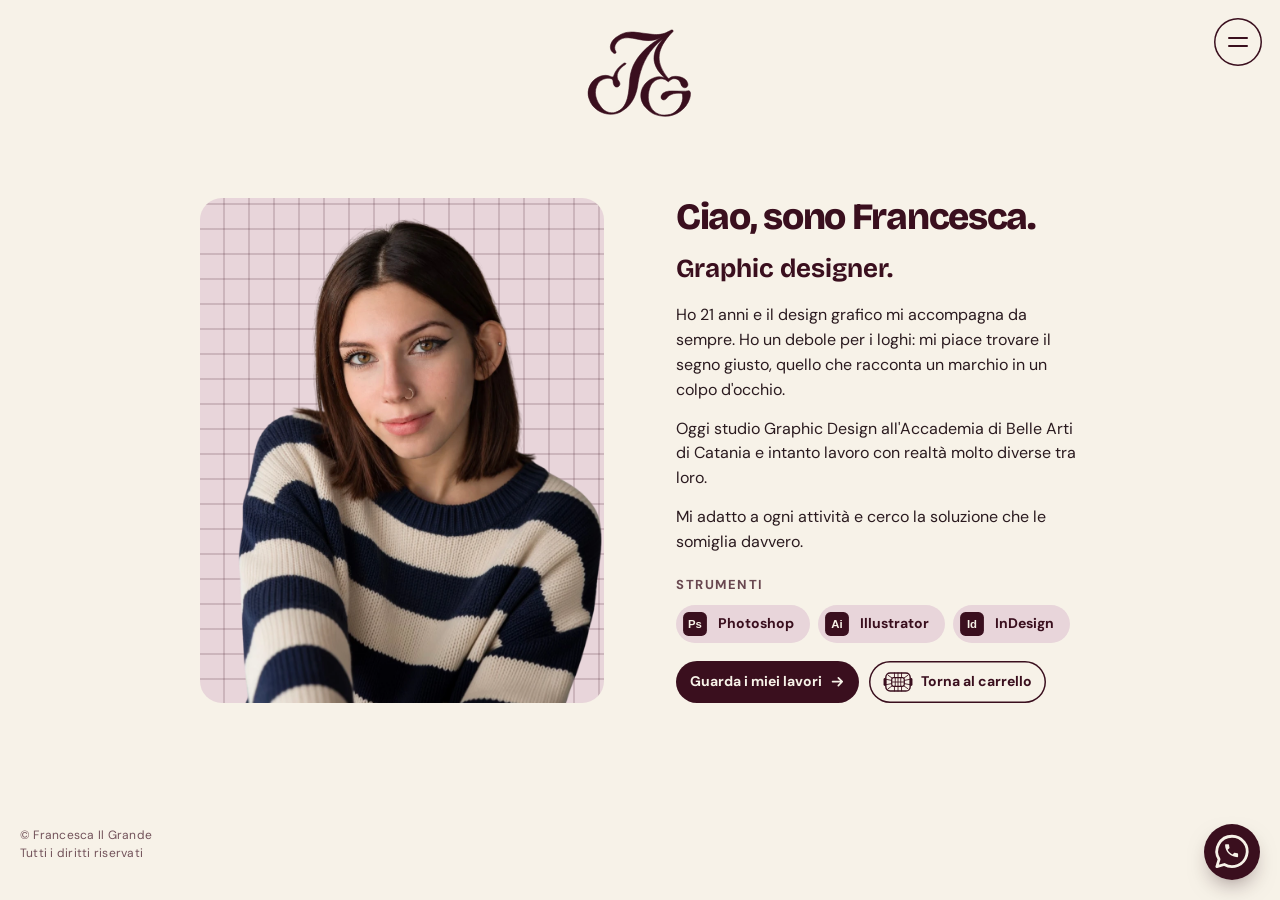
==== chisono/index.html @ 623ee5f3 "Add files via upload" ====
<!doctype html>
<html lang="it">
<head>
<meta charset="utf-8">
<meta name="viewport" content="width=device-width,initial-scale=1,viewport-fit=cover">
<title>Chi sono · Francesca Il Grande</title>
<meta name="description" content="Ho 21 anni e il design grafico mi accompagna da sempre. Studio Graphic Design e lavoro con attività molto diverse tra loro.">
<link rel="canonical" href="https://francescailgrande.github.io/chisono/">
<meta property="og:type" content="website">
<meta property="og:site_name" content="Francesca Il Grande">
<meta property="og:locale" content="it_IT">
<meta property="og:title" content="Chi sono · Francesca Il Grande">
<meta property="og:description" content="Ho 21 anni e il design grafico mi accompagna da sempre. Studio Graphic Design e lavoro con attività molto diverse tra loro.">
<meta property="og:url" content="https://francescailgrande.github.io/chisono/">
<meta property="og:image" content="https://francescailgrande.github.io/og-image.png">
<meta name="twitter:card" content="summary_large_image">
<link rel="icon" href="/favicon.svg" type="image/svg+xml">
<link rel="apple-touch-icon" href="/apple-touch-icon.png">
<link rel="preconnect" href="https://fonts.googleapis.com">
<link rel="preconnect" href="https://fonts.gstatic.com" crossorigin>
<link rel="stylesheet" href="https://fonts.googleapis.com/css2?family=League+Spartan:wght@900&family=Luxurious+Script&family=Bricolage+Grotesque:opsz,wght@12..96,700;12..96,800&family=DM+Sans:wght@400;500;700&family=Bodoni+Moda:ital,opsz,wght@0,6..96,500;0,6..96,600;0,6..96,700;1,6..96,500&display=swap">
<link rel="stylesheet" href="/css/stile.css?v=1791249208">
</head>
<body>
<div class="pagina pagina-testo">
  <a class="logo" href="/" aria-label="Francesca Il Grande, graphic designer, home">
    <svg class="mono" viewBox="50 61 148 124" aria-hidden="true" focusable="false"><defs><path id="fg-p" d="M154.08,73.77c-20.89,11.25-37-1.93-51.5,1.06-3.89.8-7.44,2.92-9.99,5.98-2.34,2.8-3.81,6.27-2.76,9.85.41,1.59,1.96,3.03,1.5,4.56-1.77,2.9-5.96-1.66-6.83-3.56-2.99-6.25,1.23-13.71,6.55-17.63,2.2-1.51,4.25-2.83,6.58-4.09,5.32-2.86,12.34-3.82,18.58-3.33,8.06.81,17,2.29,24.88,3.1,8.43.72,14.83.3,22.06-3.73,1.95-1.01,1.76-.99,3.58-1.93,1.03-.49,2.15-.63,2.89.09.24.33.69,1.24-.01,1.97-1.25,1.38-1.48,1.56-2.13,2.26-.88.95-1.88,1.8-2.72,2.79-19.28,22.43-17.31,38.85-2.71,57.84,1.42,1.84,1.88,1.57,3.18.67.85-.59,1.77-1.1,2.76-1.42,3.85-1.24,8.71-.76,12.49.35,4.48,1.23,8.42,4,9.6,8.82,1.02,3.13-1.22,5.86-4.16,5.89-1.51.01-2.96-.75-3.84-1.97-1.19-1.66-1.45-3.83-2.48-5.79-2.23-5.52-10.47-6.41-14.18-2.3-.6.56-1.24,1.7-2.04,1.69-.49-.01-.9-.4-1.29-.74-8.12-7.24-19.64-1.46-23.16,6.58-8.99,20.54,1.71,45.76,27.44,38.96,9.23-2.44,18.45-14.41,16.45-26.69-.24-1.51-1.23-2.22-2.6-2.24-4.27-.05-8.75-.16-12.63,1.72-1.86.91-3.93,1.77-5.24,3.42-.38.47-.7,1-1.04,1.51-.73,1.09-1.79,1.96-3.04,2.35-6.91,2.13-8.9-12.54,10.07-12.11,6.08,0,12.78.5,18.83.2,1.48-.1,3.02-.73,4.5-.56,2.7.73,2.3,4.59,1.88,7.27-.18,1.17-.42,2.32-.76,3.45-4.35,14.58-19.63,25.07-34.25,24.49-11.86-.47-19.2-3.91-26.38-11.96-12.97-14.53-5.98-35.11,11.71-41.2,4.97-1.75,8.11-1.78,13.2-.3,1.4.43,1.79,1,.46-.18-18.81-17.3-17.72-35.15-1.66-52.75.29-.32.72-.51.37-.27-2.94,1.98-5.64,4.5-8.08,6.82-15.29,15.13-22.91,32.55-26.42,53.54-1.64,14.58-7.08,29.39-19.94,37.67-16.18,12.5-41.53,3.99-47.47-15.26-4.79-12.76,3.01-27.56,16.14-31.51,3.97-1.17,8.65-1.47,12.67.19,1.17.39,2.82,1.61,3.95.82.59-.4.97-1.2,1.21-1.91,2.09-6.97,7.34-12.27,13.3-16.53,1.79-1.28,4.69-.33,2.98,1.33-9.01,5.52-15.9,15.24-8.57,24.22,1.18,2.09.88,4.79-1.19,6.21-4.16,2.93-7.51-1.78-7.63-7.31.01-1.7-1.07-2.99-2.96-3.47-6.77-1.7-14.56,1.89-17.47,6.41-7.25,11.23-3.36,23.93,5.1,33.94,4.64,5.05,11.13,8.16,18.56,5.99,18.82-5.51,18.29-29.72,19.86-46.05,1.89-18.06,10.32-30.42,23.42-42.69,6.37-5.87,10.5-8.24,17.62-13.24"/><clipPath id="fg-c"><use href="#fg-p"/></clipPath></defs><use class="pieno" href="#fg-p"/><use class="cont" href="#fg-p"/><g clip-path="url(#fg-c)"><g class="acqua"><path class="onda2" d="M-240 0 q30 -6 60 0 t60 0 t60 0 t60 0 t60 0 t60 0 t60 0 t60 0 t60 0 t60 0 t60 0 t60 0 t60 0 t60 0 L600 400 L-240 400Z"/><path class="onda1" d="M-200 0 q30 -6 60 0 t60 0 t60 0 t60 0 t60 0 t60 0 t60 0 t60 0 t60 0 t60 0 t60 0 t60 0 t60 0 t60 0 L640 400 L-200 400Z"/></g></g></svg>
  </a>
  <main class="chisono">
    <div class="foto"><div class="foto-in"><img src="/img/chisono/francesca.webp" alt="Ritratto di Francesca Il Grande" width="1125" height="2000" decoding="async"></div></div>
    <div class="testo">
      <h1>Ciao, sono Francesca.</h1>
      <p class="lead">Graphic designer.</p>
      <p>Ho 21 anni e il design grafico mi accompagna da sempre. Ho un debole per i loghi: mi piace trovare il segno giusto, quello che racconta un marchio in un colpo d'occhio.</p>
      <p>Oggi studio Graphic Design all'Accademia di Belle Arti di Catania e intanto lavoro con realtà molto diverse tra loro.</p>
      <p>Mi adatto a ogni attività e cerco la soluzione che le somiglia davvero.</p>
      <div class="scheda">
        <h2>Strumenti</h2>
        <ul class="tag">
          <li><svg viewBox="0 0 48 48" aria-hidden="true"><rect x="2" y="2" width="44" height="44" rx="10" fill="#3A0F1E"/><text x="24" y="31.5" text-anchor="middle" font-family="Arial,Helvetica,sans-serif" font-weight="700" font-size="21" fill="#F7F2E8">Ps</text></svg>Photoshop</li><li><svg viewBox="0 0 48 48" aria-hidden="true"><rect x="2" y="2" width="44" height="44" rx="10" fill="#3A0F1E"/><text x="24" y="31.5" text-anchor="middle" font-family="Arial,Helvetica,sans-serif" font-weight="700" font-size="21" fill="#F7F2E8">Ai</text></svg>Illustrator</li><li><svg viewBox="0 0 48 48" aria-hidden="true"><rect x="2" y="2" width="44" height="44" rx="10" fill="#3A0F1E"/><text x="24" y="31.5" text-anchor="middle" font-family="Arial,Helvetica,sans-serif" font-weight="700" font-size="21" fill="#F7F2E8">Id</text></svg>InDesign</li>
        </ul>
      </div>
      <div class="azioni">
        <a class="btn-pieno" href="/lavori">Guarda i miei lavori<svg viewBox="0 0 24 24" aria-hidden="true"><path d="M4 12h15M13 6l6 6-6 6" fill="none" stroke="currentColor" stroke-width="2.6" stroke-linecap="round" stroke-linejoin="round"/></svg></a>
        <a class="btn-bordo" href="/"><svg class="ico-carrello" viewBox="0 0 38 28" aria-hidden="true"><g fill="none" stroke="currentColor" stroke-linecap="round" stroke-linejoin="round"><rect x="3.5" y="2.5" width="31" height="23" rx="5.5" stroke-width="1.8"/><rect x="11" y="8.5" width="16" height="11" rx="2.5" stroke-width="1.5"/><path stroke-width="1.1" d="M6.5 5.5 11.5 9M31.5 5.5 26.5 9M6.5 22.5l5-3.5M31.5 22.5 26.5 19M14.5 2.5v6M19 2.5v6M23.5 2.5v6M14.5 19.5v6M19 19.5v6M23.5 19.5v6M3.5 10.5l7.5 1.5M3.5 17.5 11 16M34.5 10.5 27 12M34.5 17.5 27 16M15.5 8.5v11M19 8.5v11M22.5 8.5v11M11 14h16"/></g><rect x=".6" y="9" width="3.4" height="10" rx="1.7" fill="currentColor"/><rect x="34" y="9" width="3.4" height="10" rx="1.7" fill="currentColor"/></svg>Torna al carrello</a>
      </div>
    </div>
  </main>
  <p class="copy">© Francesca Il Grande<br>Tutti i diritti riservati</p>
</div>
<a class="whatsapp" href="https://wa.me/393384034825?text=Ciao%20Francesca%21%20Sono%20passato%20dal%20tuo%20sito%20e%20mi%20piacerebbe%20lavorare%20con%20te.%20Hai%20un%20momento%20per%20parlarne%3F" target="_blank" rel="noopener" aria-label="Scrivimi su WhatsApp">
  <svg viewBox="0 0 48 48" aria-hidden="true">
    <circle cx="24" cy="24" r="24" fill="#3A0F1E"/>
    <path d="M24 10.5a13 13 0 1 1-6.6 24.2L11 36.5l1.9-6.2A13 13 0 0 1 24 10.5z" fill="none" stroke="#F7F2E8" stroke-width="2.4" stroke-linejoin="round"/>
    <path transform="translate(16.2 15.4) scale(.62)" fill="#F7F2E8" d="M6.6 10.8c1.4 2.8 3.8 5.1 6.6 6.6l2.2-2.2c.3-.3.7-.4 1-.2 1.1.4 2.3.6 3.6.6.6 0 1 .4 1 1V20c0 .6-.4 1-1 1C10.6 21 3 13.4 3 4c0-.6.4-1 1-1h3.5c.6 0 1 .4 1 1 0 1.3.2 2.5.6 3.6.1.3 0 .7-.2 1L6.6 10.8z"/>
  </svg>
</a>
<script src="/js/menu.js?v=1791246472" defer></script>
</body>
</html>
---- css/stile.css ----
/* Francesca Il Grande - stile condiviso da tutte le pagine
   Base panna, accento vino scuro. Carrello: orizzontale su desktop, verticale su mobile. */
:root{
  --panna:#F7F2E8;
  --panna-scuro:#EDE5D4;
  --vino:#3A0F1E;
  --vino-profondo:#250912;
  --vino-rosso:#8A1B2C;
  --cipria:#E8D5DA;
  --testo:#2A1A1F;
  --display:'Bricolage Grotesque','Helvetica Neue',Arial,sans-serif;
  --corpo:'DM Sans','Helvetica Neue',Arial,sans-serif;
}
*{box-sizing:border-box}
html{height:100%}
body{
  margin:0;min-height:100%;background:var(--panna);color:var(--testo);
  font-family:var(--corpo);font-size:16px;line-height:1.55;
  padding-inline:20px;
}
a{color:inherit}
:focus-visible{outline:2px solid var(--vino);outline-offset:4px;border-radius:6px}

/* ---------- struttura pagina ---------- */
.pagina{
  min-height:100svh;max-width:960px;margin:0 auto;
  display:flex;flex-direction:column;align-items:center;
  position:relative;padding-block:0;gap:0;
}
/* logo: monogramma + nome in un unico blocco centrato.
   Il nome usa un Didone (Bodoni Moda) come il monogramma: alto contrasto, grazie sottili, maiuscole spaziate. */
.logo{
  --fs:clamp(14px,1.2vw,16.5px);--tot:1.3s;
  position:absolute;top:28px;left:0;right:0;margin-inline:auto;width:max-content;
  display:flex;align-items:center;gap:calc(var(--fs) * 1.1);text-decoration:none;color:var(--vino);
}
.logo .mono{height:calc(var(--fs) * 3.6);width:auto;display:block;overflow:visible}
.logo .nome{display:grid;gap:calc(var(--fs) * .5);font-family:'Bodoni Moda','Didot','Bodoni 72',Georgia,serif;font-optical-sizing:auto}
.logo .n1{font-size:calc(var(--fs) * 1.1);font-weight:600;letter-spacing:.16em;text-transform:uppercase;line-height:1.14}
.logo .n2{font-size:calc(var(--fs) * .64);font-weight:500;letter-spacing:.27em;text-transform:uppercase;line-height:1;
  padding-top:calc(var(--fs) * .5);border-top:1px solid color-mix(in srgb,currentColor 45%,transparent)}
.logo .pieno{fill:currentColor;stroke:currentColor;stroke-width:.75;stroke-linejoin:round}
.logo .cont{fill:none;stroke:currentColor;stroke-width:1.2;stroke-linejoin:round;opacity:0}
.logo .acqua{display:none}
/* apertura della home: il monogramma si riempie d'acqua dal basso verso l'alto */
.js .logo .pieno{opacity:0}
.js .logo .cont{opacity:.55}
.js .logo .acqua{display:inline;transform:translateY(190px)}
.js .logo .onda1{fill:currentColor;animation:scorri 1.5s linear infinite}
.js .logo .onda2{fill:currentColor;opacity:.4;animation:scorri 2.3s linear infinite reverse}
@keyframes scorri{to{transform:translateX(-120px)}}
.js .logo.scrive .acqua{animation:salita 1.2s cubic-bezier(.4,.05,.25,1) .1s forwards}
@keyframes salita{to{transform:translateY(54px)}}
.js .logo.fatto .pieno{opacity:1}
.js .logo.fatto .cont,.js .logo.fatto .acqua{display:none}
.centro{flex:1;display:grid;place-items:center;width:100%;padding-block:130px}

/* ---------- carrello ---------- */
.carrello{
  position:relative;width:min(560px,80vw,calc((100svh - 280px) * 1.286));aspect-ratio:1125/875;
  container-type:inline-size;
}
.carrello picture,.carrello img.cesto{position:absolute;inset:0;width:100%;height:100%;display:block}
.carrello img.cesto{filter:url(#tinta-vino);pointer-events:none;user-select:none}

.pillola,.logo-app{
  position:absolute;left:var(--x);top:var(--y);
  transform:translate(-50%,-50%) rotate(var(--r,0deg));
  translate:calc(var(--mx,0) * var(--d,0) * 1px) calc(var(--my,0) * var(--d,0) * 1px);
}
.carrello.in .pillola,.carrello.in .logo-app{
  animation:cade .7s cubic-bezier(.2,.9,.3,1.2) both;animation-delay:calc(var(--ritardo,0s) + .5s);
}
.pillola{
  display:inline-flex;align-items:center;white-space:nowrap;text-decoration:none;
  font-family:var(--display);font-weight:700;letter-spacing:-.01em;
  font-size:4.6cqw;padding:.8em 1.5em;border-radius:999px;
  background:var(--vino);color:var(--panna);
  box-shadow:0 .5cqw 1.4cqw -.4cqw rgba(37,9,18,.45);
  transition:transform .2s ease,background .2s ease,color .2s ease;
}
.pillola.chiara{background:var(--cipria);color:var(--vino)}
.pillola.bordo{background:var(--panna);color:var(--vino);box-shadow:inset 0 0 0 .35cqw var(--vino),0 .5cqw 1.4cqw -.4cqw rgba(37,9,18,.35)}
.pillola:hover{transform:translate(-50%,-50%) rotate(0deg) scale(1.06)}
.freccia{
  width:0;height:1em;margin-left:0;opacity:0;flex:none;overflow:visible;
  transform:translateX(-.6em);
  transition:width .35s cubic-bezier(.2,.8,.2,1),margin-left .35s cubic-bezier(.2,.8,.2,1),opacity .25s ease,transform .35s cubic-bezier(.2,.8,.2,1);
}
.freccia path{stroke-dasharray:30;stroke-dashoffset:30;transition:stroke-dashoffset .4s ease .08s}
.pillola:hover .freccia,.pillola:focus-visible .freccia{width:1.05em;margin-left:.5em;opacity:1;transform:none}
.pillola:hover .freccia path,.pillola:focus-visible .freccia path{stroke-dashoffset:0}
.logo-app{width:12.5cqw;height:12.5cqw;pointer-events:none;filter:drop-shadow(0 .5cqw .8cqw rgba(37,9,18,.3))}
.logo-app svg{width:100%;height:100%;display:block}

/* posizioni dentro il carrello orizzontale */
.p-lavori{--x:42%;--y:36%;--r:-6deg;--d:6;--ritardo:.05s}
.p-chisono{--x:60%;--y:51%;--r:5deg;--d:9;--ritardo:.15s}
.p-cosa{--x:41%;--y:66%;--r:-3deg;--d:5;--ritardo:.25s}
.a-ps{--x:26%;--y:55%;--r:-9deg;--d:12;--ritardo:.3s}
.a-ai{--x:75%;--y:35%;--r:7deg;--d:10;--ritardo:.38s}
.a-id{--x:74%;--y:68%;--r:11deg;--d:8;--ritardo:.46s}

@keyframes cade{from{opacity:0;margin-top:-14cqw}to{opacity:1;margin-top:0}}

/* ---------- WhatsApp ---------- */
.whatsapp{
  position:fixed;right:max(20px,env(safe-area-inset-right));bottom:max(20px,env(safe-area-inset-bottom));
  width:56px;height:56px;border-radius:50%;display:block;
  box-shadow:0 10px 24px -10px rgba(37,9,18,.6);
  transition:transform .2s ease;
}
.whatsapp svg{width:100%;height:100%;display:block}
.whatsapp:hover{transform:scale(1.08)}

/* ---------- copyright ---------- */
.copy{
  position:fixed;left:max(20px,env(safe-area-inset-left));
  bottom:calc(max(20px,env(safe-area-inset-bottom)) + 18px);margin:0;
  font-size:12px;line-height:1;letter-spacing:.02em;color:var(--vino);opacity:.7;
}
.js .copy{opacity:0}
.js.fine .copy{opacity:.7;transition:opacity .6s ease}

/* ---------- pagine interne (provvisorie) ---------- */
.contenuto{max-width:56ch;display:grid;gap:14px;justify-items:start;padding-block:12px}
.contenuto h1{font-family:var(--display);font-weight:800;font-size:clamp(34px,7vw,56px);line-height:1;letter-spacing:-.03em;margin:0;color:var(--vino)}
.contenuto p{margin:0;opacity:.8}
.indietro{display:inline-flex;gap:10px;align-items:center;padding:10px 18px;border-radius:999px;background:var(--vino);color:var(--panna);text-decoration:none;font-weight:700;font-size:14px}

/* ---------- pagina Chi sono ---------- */
.pagina-testo{min-height:100svh;justify-content:center}
.pagina-testo .copy{position:absolute;left:calc(50% - 50vw + 20px);bottom:38px}
.chisono{
  width:100%;max-width:980px;margin:0 auto;padding-block:150px;
  --gap:clamp(28px,6vw,72px);
  display:grid;grid-template-columns:repeat(2,calc((100% - var(--gap)) * 5 / 11));justify-content:center;gap:var(--gap);align-items:center;
}
.foto{
  aspect-ratio:4/5;border-radius:22px;position:relative;overflow:hidden;display:grid;place-items:end start;padding:18px;
  background:
    repeating-linear-gradient(90deg,transparent 0 23px,rgba(58,15,30,.16) 23px 25px),
    repeating-linear-gradient(0deg,transparent 0 23px,rgba(58,15,30,.16) 23px 25px),
    var(--cipria);
}
.foto span{font-size:13px;font-weight:700;color:var(--vino);background:var(--panna);padding:8px 14px;border-radius:999px}
.testo{display:grid;gap:14px;justify-items:start;min-width:0;container-type:inline-size}
.testo h1{font-family:var(--display);font-weight:800;font-size:clamp(28px,9.2cqw,44px);line-height:1;white-space:nowrap;letter-spacing:-.035em;margin:0;color:var(--vino);text-wrap:balance}
.testo .lead{font-family:var(--display);font-weight:700;font-size:clamp(20px,2.4vw,26px);margin:0;color:var(--vino);opacity:.8}
.testo p{margin:0;max-width:52ch}
.segnaposto{opacity:.65;font-style:italic}
.scheda{display:grid;gap:10px;margin-top:6px}
.scheda h2{margin:0;font-size:13px;letter-spacing:.12em;text-transform:uppercase;color:var(--vino);opacity:.75;font-family:var(--corpo);font-weight:700}
.tag{list-style:none;margin:0;padding:0;display:flex;flex-wrap:wrap;gap:8px}
.tag li{display:inline-flex;align-items:center;gap:10px;padding:6px 16px 6px 6px;border-radius:999px;background:var(--cipria);color:var(--vino);font-weight:700;font-size:14px}
.tag-semplici li{padding:8px 16px}
.tag li svg{width:26px;height:26px;display:block;flex:none}
.azioni{display:flex;flex-wrap:wrap;gap:10px;margin-top:4px}
.ico-carrello{width:30px;height:22px;flex:none;display:block;transition:transform .25s ease}
.btn-bordo:hover .ico-carrello,.indietro:hover .ico-carrello{transform:rotate(-10deg)}
.btn-pieno,.btn-bordo{display:inline-flex;align-items:center;gap:8px;padding:10px 14px;white-space:nowrap;border-radius:999px;font-weight:700;font-size:14px;text-decoration:none;transition:transform .2s ease}
.btn-pieno{background:var(--vino);color:var(--panna)}
.btn-pieno svg{width:1.1em;height:1.1em;transition:transform .25s ease}
.btn-pieno:hover svg{transform:translateX(4px)}
.btn-bordo{box-shadow:inset 0 0 0 1.5px var(--vino);color:var(--vino)}
.btn-pieno:hover,.btn-bordo:hover{transform:translateY(-2px)}
@media (prefers-reduced-motion:no-preference){
  .chisono .foto,.chisono .testo>*{animation:sale .7s cubic-bezier(.2,.8,.2,1) both}
  .testo>*:nth-child(2){animation-delay:.06s}.testo>*:nth-child(3){animation-delay:.12s}.testo>*:nth-child(4){animation-delay:.18s}.testo>*:nth-child(5){animation-delay:.24s}.testo>*:nth-child(6){animation-delay:.3s}
  @keyframes sale{from{opacity:0;transform:translateY(18px)}to{opacity:1;transform:none}}
}

/* ---------- pagina Cosa faccio ---------- */
.cosa{
  width:100%;max-width:980px;margin:0 auto;padding-block:150px;
  --gap:clamp(28px,6vw,72px);
  display:grid;grid-template-columns:minmax(0,5fr) minmax(0,6fr);gap:var(--gap);align-items:center;
}
.intro{display:grid;gap:14px;justify-items:start;container-type:inline-size}
.intro h1{font-family:var(--display);font-weight:800;font-size:clamp(34px,15cqw,68px);line-height:.98;letter-spacing:-.035em;margin:0;color:var(--vino);white-space:nowrap}
.intro .lead{font-family:var(--display);font-weight:700;font-size:clamp(18px,2.2vw,22px);margin:0;color:var(--vino);opacity:.8}
.intro .azioni{margin-top:10px}
.servizi{list-style:none;margin:0;padding:0;display:grid;grid-template-columns:repeat(2,minmax(0,1fr));grid-auto-rows:1fr;gap:14px}
.servizio{background:var(--cipria);border-radius:20px;padding:20px;display:grid;gap:14px;align-content:start;transition:transform .3s cubic-bezier(.2,.8,.2,1),box-shadow .3s ease}
.servizio .ico{width:42px;height:42px;border-radius:50%;background:var(--vino);color:var(--panna);display:grid;place-items:center;transition:transform .35s cubic-bezier(.2,.8,.2,1)}
.servizio .ico svg{width:22px;height:22px;display:block}
.servizio h2{margin:0 0 4px;font-family:var(--display);font-weight:700;font-size:18px;line-height:1.15;letter-spacing:-.01em;color:var(--vino)}
.servizio p{margin:0;font-size:14px;line-height:1.45;opacity:.82}
/* icone: movimento leggero e continuo, diverso per ognuna */
@media (prefers-reduced-motion:no-preference){
  .servizio .ico svg{overflow:visible}
  .servizio .ico circle,.servizio .ico svg{transform-box:fill-box;transform-origin:center}
  /* 1 loghi: i due cerchi si avvicinano e si allontanano */
  .servizio:nth-child(1) .ico circle:nth-child(1){animation:cerchioA 3.2s ease-in-out infinite}
  .servizio:nth-child(1) .ico circle:nth-child(2){animation:cerchioB 3.2s ease-in-out infinite}
  @keyframes cerchioA{0%,100%{transform:translateX(-1.6px)}50%{transform:translateX(1.4px)}}
  @keyframes cerchioB{0%,100%{transform:translateX(1.6px)}50%{transform:translateX(-1.4px)}}
  /* 2 packaging: la scatola sale e scende */
  .servizio:nth-child(2) .ico svg{animation:rimbalzo 2.6s ease-in-out infinite .4s}
  @keyframes rimbalzo{0%,100%{transform:translateY(1.2px)}50%{transform:translateY(-1.6px) rotate(-4deg)}}
  /* 3 social: il telefono dondola */
  .servizio:nth-child(3) .ico svg{animation:dondolo 3s ease-in-out infinite .8s}
  @keyframes dondolo{0%,100%{transform:rotate(-7deg)}50%{transform:rotate(7deg)}}
  /* 4 materiali: il foglio ondeggia piano */
  .servizio:nth-child(4) .ico svg{animation:ondeggia 3.4s ease-in-out infinite 1.2s}
  @keyframes ondeggia{0%,100%{transform:translateY(1px) rotate(3deg)}50%{transform:translateY(-1.4px) rotate(-3deg)}}
}

/* al passaggio del mouse (solo dove c'e' un mouse) */
@media (hover:hover) and (prefers-reduced-motion:no-preference){
  .servizio:hover{transform:translateY(-5px) rotate(-.8deg);box-shadow:0 18px 30px -18px rgba(37,9,18,.45)}
  .servizio:hover .ico{transform:scale(1.14) rotate(-8deg)}
  .servizio:hover .ico svg,.servizio:hover .ico circle{animation-duration:1.2s}
}

@media (prefers-reduced-motion:no-preference){
  .cosa .intro,.cosa .servizio{animation:sale .7s cubic-bezier(.2,.8,.2,1) backwards}
  .servizio:nth-child(2){animation-delay:.08s}.servizio:nth-child(3){animation-delay:.16s}.servizio:nth-child(4){animation-delay:.24s}
}

/* ---------- elenco lavori: titolo in alto, 4 riquadri sotto ---------- */
.lavori-pagina{
  width:100%;max-width:980px;margin:0 auto;padding-block:150px;
  display:grid;gap:34px;justify-items:center;align-content:center;min-height:100svh;
}
.lavori-pagina h1{font-family:var(--display);font-weight:800;font-size:clamp(38px,6vw,68px);line-height:.98;letter-spacing:-.035em;margin:0;color:var(--vino);text-align:center}
.lavori-griglia{list-style:none;margin:0;padding:0;width:100%;max-width:800px;display:grid;grid-template-columns:repeat(4,minmax(0,1fr));gap:14px}
@property --logo{syntax:'<color>';inherits:true;initial-value:#3A0F1E}
@property --fondo{syntax:'<color>';inherits:true;initial-value:#E8D5DA}
.lavoro{
  --logo:var(--vino);--fondo:var(--cipria);
  position:relative;height:100%;aspect-ratio:4/5;display:flex;flex-direction:column;justify-content:flex-end;gap:12px;
  padding:18px;border-radius:20px;background:var(--fondo);color:var(--logo);text-decoration:none;overflow:hidden;
  transition:transform .3s cubic-bezier(.2,.8,.2,1),--logo .3s ease,--fondo .3s ease,box-shadow .3s ease;
}
.logo-slot{flex:1;min-height:0;display:grid;place-items:center;padding-top:34px}
.logo-slot .lg{width:72%;height:100%;display:block;overflow:visible}
/* icone disegnate per categoria: tratto uniforme, colore = --logo */
.lg{fill:none;stroke:var(--logo);stroke-width:3;stroke-linecap:round;stroke-linejoin:round}
.lg *{transform-box:fill-box;transform-origin:center}
.lg .centra{transform-box:view-box;transform-origin:0 0}
.lg .play{fill:var(--logo)}
.lg .cuore{fill:var(--logo)}
@media (prefers-reduced-motion:no-preference){
  /* ristorante: il vapore sale, il coperchio ha un piccolo saltello */
  .ic-ristorante .vapore path{animation:vapore 2.6s ease-in-out infinite}
  .ic-ristorante .v2{animation-delay:.5s!important}.ic-ristorante .v3{animation-delay:1s!important}
  .ic-ristorante .coperchio{animation:coperchio 2.4s ease-in-out infinite}
  @keyframes vapore{0%{opacity:0;transform:translateY(5px)}40%{opacity:1}100%{opacity:0;transform:translateY(-6px)}}
  @keyframes coperchio{0%,15%,100%{transform:translate(0,0) rotate(0)}40%,60%{transform:translate(8px,-7px) rotate(14deg)}85%{transform:translate(0,0) rotate(0)}}
  /* associazione: il cuore batte */
  .ic-associazione .cuore{animation:batti 1.8s ease-in-out infinite}
  @keyframes batti{0%,100%{transform:scale(1)}15%{transform:scale(1.14)}30%{transform:scale(1)}45%{transform:scale(1.1)}60%{transform:scale(1)}}
  /* videomaker: il ciak si apre e si chiude */
  .ic-videomaker .ciak{transform-origin:left bottom;animation:ciak 3s ease-in-out infinite}
  .ic-videomaker .play{animation:play 3s ease-in-out infinite}
  @keyframes ciak{0%,55%,100%{transform:rotate(0)}25%{transform:rotate(-14deg)}62%{transform:rotate(0)}}
  @keyframes play{0%,55%,100%{transform:scale(1)}65%{transform:scale(1.18)}}
  /* agenzia: il megafono suona, le onde si accendono una dopo l'altra */
  .ic-agenzia .onda{animation:onda 2s ease-in-out infinite}
  .ic-agenzia .o2{animation-delay:.25s}.ic-agenzia .o3{animation-delay:.5s}
  .ic-agenzia .megafono{animation:suona 2s ease-in-out infinite}
  @keyframes onda{0%,100%{opacity:.2}40%{opacity:1}}
  @keyframes suona{0%,100%{transform:rotate(0)}20%{transform:rotate(-3deg)}40%{transform:rotate(2deg)}}
}
.lavoro .nome{font-family:var(--display);font-weight:800;font-size:clamp(15px,1.6vw,19px);line-height:1.05;letter-spacing:-.02em}
.freccia-lavoro{position:absolute;top:12px;right:12px;width:30px;height:30px;border-radius:50%;background:var(--logo);color:var(--fondo);display:grid;place-items:center;transition:transform .35s cubic-bezier(.2,.8,.2,1),background .25s,color .25s}
.freccia-lavoro svg{width:15px;height:15px;display:block}
@media (hover:hover){
  .lavoro:hover{--logo:var(--cipria);--fondo:var(--vino);transform:translateY(-4px);box-shadow:0 18px 30px -18px rgba(37,9,18,.5)}
  .lavoro:hover .freccia-lavoro{transform:rotate(45deg)}
}
.lavoro:focus-visible{outline-offset:3px}
@media (prefers-reduced-motion:no-preference){
  .lavori-pagina>*,.lavori-griglia li{animation:sale .7s cubic-bezier(.2,.8,.2,1) backwards}
  .lavori-griglia li:nth-child(2){animation-delay:.08s}.lavori-griglia li:nth-child(3){animation-delay:.16s}.lavori-griglia li:nth-child(4){animation-delay:.24s}
}

/* pulsante "Torna al carrello" della pagina lavori: piu' grande e un po' piu' in basso */
.lavori-pagina>.btn-bordo{margin-top:18px;font-size:16px;padding:14px 24px;gap:10px}
.lavori-pagina>.btn-bordo .ico-carrello{width:36px;height:26px}

/* ---------- mobile: carrello verticale, piccolo ---------- */
@media (max-width:700px){
  .cosa{grid-template-columns:1fr;padding-block:140px 120px}
  .servizi{grid-template-columns:1fr}
  .lavori-pagina{padding-block:140px 120px;min-height:0}
  .lavori-griglia{grid-template-columns:1fr 1fr;max-width:300px}
  .lavoro{padding:14px}
  .servizio{grid-template-columns:42px 1fr;align-items:start;gap:14px}
  .intro h1{font-size:44px}
  .chisono{grid-template-columns:1fr;padding-block:140px 120px}
  .foto{max-width:320px}
  .azioni{justify-content:center;width:100%;gap:8px}
  .btn-pieno,.btn-bordo{font-size:12.5px;padding:10px 11px;gap:6px}
  .ico-carrello{width:26px;height:19px}
  .copy{bottom:calc(max(20px,env(safe-area-inset-bottom)) + 18px);font-size:11px}
  .carrello{width:min(280px,72vw);aspect-ratio:875/1125}
  .pillola{font-size:7.2cqw;padding:.75em 1.4em}
  .logo-app{width:19cqw;height:19cqw}
  .p-lavori{--x:45%;--y:28%;--r:-6deg}
  .p-chisono{--x:50%;--y:46%;--r:5deg}
  .p-cosa{--x:48%;--y:63%;--r:-4deg}
  .a-ps{--x:27%;--y:76%;--r:-9deg}
  .a-ai{--x:77%;--y:37%;--r:8deg}
  .a-id{--x:71%;--y:76%;--r:10deg}
  @keyframes cade{from{opacity:0;margin-top:-20cqw}to{opacity:1;margin-top:0}}
}
/* ---------- apertura animata (solo se JS attivo, solo home) ---------- */
.js .carrello:not(.in){opacity:0}
.js .carrello:not(.in) .pillola,.js .carrello:not(.in) .logo-app{opacity:0}
.carrello.in{animation:carrelloEntra .9s cubic-bezier(.2,.8,.2,1) both}
@keyframes carrelloEntra{from{opacity:0;transform:translateY(5vh) scale(.94)}to{opacity:1;transform:none}}
.js .whatsapp{opacity:0;pointer-events:none}
.js.fine .whatsapp{opacity:1;pointer-events:auto;transition:opacity .6s ease,transform .2s ease}
.js .logo{opacity:0}

@media (prefers-reduced-motion:reduce){
  .carrello.in{animation:none}
  .carrello.in .pillola,.carrello.in .logo-app{animation:none}
  .pillola,.whatsapp,.freccia,.freccia path{transition:none}
}

/* ---------- menu hamburger ---------- */
.menu-btn{
  position:fixed;top:max(18px,env(safe-area-inset-top));right:max(18px,env(safe-area-inset-right));z-index:100;
  width:48px;height:48px;border:0;border-radius:50%;padding:0;cursor:pointer;
  background:var(--panna);color:var(--vino);box-shadow:inset 0 0 0 1.5px var(--vino);
  transition:transform .25s ease,background .3s ease,color .3s ease,box-shadow .3s ease;
}
.menu-btn span{position:absolute;left:50%;top:50%;width:20px;height:2px;margin:-1px 0 0 -10px;border-radius:2px;background:currentColor;transition:transform .45s cubic-bezier(.7,0,.2,1),width .3s ease}
.menu-btn span:nth-child(1){transform:translateY(-4px)}
.menu-btn span:nth-child(2){transform:translateY(4px)}
.menu-btn:focus-visible{outline:2px solid var(--vino);outline-offset:3px}
@media (hover:hover){
  .menu-btn:hover{background:var(--vino);color:var(--panna);transform:scale(1.06)}
  .menu-btn:hover span:nth-child(2){transform:translateY(4px) scaleX(.7)}
}
.menu-btn.aperto{background:var(--panna);color:var(--vino);box-shadow:none}
.menu-btn.aperto span:nth-child(1){transform:rotate(45deg)}
.menu-btn.aperto span:nth-child(2){transform:rotate(-45deg)}
.js .menu-btn{opacity:0;pointer-events:none}
.js.fine .menu-btn{opacity:1;pointer-events:auto;transition:opacity .6s ease,transform .25s ease,background .3s ease,color .3s ease,box-shadow .3s ease}

.menu-pannello{
  position:fixed;inset:0;z-index:90;background:var(--vino);color:var(--panna);
  display:grid;align-content:center;justify-items:start;padding:80px clamp(28px,9vw,140px);
  clip-path:circle(0 at calc(100% - 42px) 42px);visibility:hidden;
  transition:clip-path .7s cubic-bezier(.7,0,.2,1),visibility 0s linear .7s;
}
.menu-pannello.aperto{clip-path:circle(150vmax at calc(100% - 42px) 42px);visibility:visible;transition:clip-path .85s cubic-bezier(.7,0,.2,1)}
.menu-pannello ul{list-style:none;margin:0;padding:0;width:min(620px,100%)}
.menu-pannello li{border-bottom:1px solid rgba(247,242,232,.18);opacity:0;transform:translateY(26px);transition:opacity .4s ease,transform .4s ease}
.menu-pannello li:first-child{border-top:1px solid rgba(247,242,232,.18)}
.menu-pannello.aperto li{opacity:1;transform:none;transition:opacity .7s ease calc(.3s + var(--i) * .09s),transform .8s cubic-bezier(.2,.8,.2,1) calc(.3s + var(--i) * .09s)}
.menu-pannello a{
  display:flex;align-items:center;gap:16px;padding:clamp(14px,2.6vw,22px) 4px;color:var(--panna);text-decoration:none;
  font-family:var(--display);font-weight:800;font-size:clamp(28px,6vw,52px);line-height:1.05;letter-spacing:-.03em;
  transition:color .25s ease,transform .35s cubic-bezier(.2,.8,.2,1);
}
.menu-pannello a span{flex:1}
.menu-pannello .ico-carrello{width:clamp(38px,5vw,54px);height:auto;flex:none;transition:transform .3s ease}
.menu-freccia{width:.6em;height:.6em;flex:none;opacity:.5;transition:transform .35s cubic-bezier(.2,.8,.2,1),opacity .25s ease}
.menu-pannello a:focus-visible{outline:2px solid var(--cipria);outline-offset:2px;border-radius:8px}
@media (hover:hover){
  .menu-pannello a:hover{color:var(--cipria);transform:translateX(8px)}
  .menu-pannello a:hover .menu-freccia{transform:translateX(6px);opacity:1}
  .menu-pannello a:hover .ico-carrello{transform:rotate(-10deg)}
}
.menu-copy{position:absolute;left:clamp(28px,9vw,140px);bottom:max(26px,env(safe-area-inset-bottom));margin:0;font-size:12px;letter-spacing:.04em;opacity:.55}
html.menu-aperto{overflow:hidden}
.js.menu-aperto .whatsapp{opacity:0;pointer-events:none}
@media (max-width:700px){.menu-btn{width:44px;height:44px;top:max(14px,env(safe-area-inset-top));right:max(14px,env(safe-area-inset-right))}
  .menu-pannello{clip-path:circle(0 at calc(100% - 36px) 36px)}.menu-pannello.aperto{clip-path:circle(150vmax at calc(100% - 36px) 36px)}}
@media (prefers-reduced-motion:reduce){
  .menu-pannello,.menu-pannello.aperto,.menu-pannello li,.menu-pannello.aperto li,.menu-btn span{transition:none}
}

/* freccia indietro (pagine dei singoli lavori), in alto a sinistra */
.menu-indietro{
  position:fixed;top:max(18px,env(safe-area-inset-top));left:max(18px,env(safe-area-inset-left));z-index:80;
  width:48px;height:48px;border-radius:50%;display:grid;place-items:center;
  background:var(--panna);color:var(--vino);box-shadow:inset 0 0 0 1.5px var(--vino);text-decoration:none;
  transition:transform .25s ease,background .3s ease,color .3s ease,opacity .3s ease;
}
.menu-indietro svg{width:22px;height:22px;display:block;transition:transform .3s cubic-bezier(.2,.8,.2,1)}
.menu-indietro:focus-visible{outline:2px solid var(--vino);outline-offset:3px}
@media (hover:hover){
  .menu-indietro:hover{background:var(--vino);color:var(--panna);transform:scale(1.06)}
  .menu-indietro:hover svg{transform:translateX(-3px)}
}
.menu-aperto .menu-indietro{opacity:0;pointer-events:none}
@media (max-width:700px){.menu-indietro{width:44px;height:44px;top:max(14px,env(safe-area-inset-top));left:max(14px,env(safe-area-inset-left))}}


/* foto di Francesca: sta tutta dentro il riquadro, appoggiata in basso */
.foto{container-type:inline-size}
.foto-in{position:absolute;inset:0;border-radius:inherit;overflow:hidden}
.foto img{position:absolute;left:0;top:0;width:100%;height:100%;display:block;object-fit:cover;object-position:50% 61%;transform:translateY(3cqw) scale(1.14);transform-origin:50% 100%}

/* Chi sono: prima compare il riquadro della foto, poi Francesca sale dentro al riquadro */
@media (prefers-reduced-motion:no-preference){
  .chisono .foto{animation:foto-riquadro .8s cubic-bezier(.2,.8,.2,1) both}
  .chisono .foto-in img{animation:foto-persona 1s cubic-bezier(.2,.8,.2,1) .65s both}
  @keyframes foto-riquadro{from{opacity:0;transform:translateY(22px) scale(.97)}to{opacity:1;transform:none}}
  @keyframes foto-persona{from{opacity:0;translate:0 14%}to{opacity:1;translate:0 0}}
}

/* Cosa faccio: stesso impianto di "I miei lavori" (titolo al centro, 4 riquadri in fila, pulsante sotto) */
.cosa-pagina .servizi{width:100%;max-width:900px;grid-template-columns:repeat(4,minmax(0,1fr))}
@media (max-width:700px){.cosa-pagina .servizi{grid-template-columns:1fr;max-width:420px}}

/* Cosa faccio: riquadri rettangolari in verticale */
.cosa-pagina .servizi{max-width:960px;gap:16px}
.cosa-pagina .servizio{aspect-ratio:3/4;padding:22px;gap:16px;grid-template-rows:auto 1fr}
.cosa-pagina .servizio h2{font-size:19px}
.cosa-pagina .servizio p{font-size:14px;line-height:1.5}
@media (max-width:700px){.cosa-pagina .servizio{aspect-ratio:auto;grid-template-rows:none}}


/* logo: in tutte le pagine c'e' solo il monogramma, in alto al centro.
   Nella home, durante l'apertura, sotto al monogramma compare per un attimo la scritta (poi sparisce). */
.logo{display:flex;flex-direction:column;align-items:center;gap:calc(var(--fs) * .7);width:calc(var(--fs) * 7)}
.logo.intro{width:calc(var(--fs) * 10.4)}
.logo .mono{width:calc(var(--fs) * 7);height:auto}
.logo.intro .mono{width:calc(var(--fs) * 4.54)}
.logo .nome{display:none;width:calc(var(--fs) * 10.4);height:auto;overflow:visible;fill:currentColor}
.logo .nome .s{fill:var(--vino-rosso)}
.logo.intro .nome{display:block}
.logo.nome-via .nome{opacity:0;transition:opacity .3s ease}
.js .logo .nome .l,.js .logo .nome .s{opacity:0}
.js .logo.scrive .nome .l{animation:nome-lettera .55s cubic-bezier(.16,1,.3,1) calc(.15s + var(--i) * .045s) forwards}
.js .logo.scrive .nome .s{animation:nome-lettera .5s cubic-bezier(.16,1,.3,1) calc(.5s + var(--i) * .035s) forwards}
@keyframes nome-lettera{from{opacity:0;translate:0 14px}to{opacity:1;translate:0 0}}

/* pagina 404 */
.nf{min-height:100svh}
.nf-codice{margin:0;font-family:var(--display);font-weight:800;font-size:clamp(90px,22vw,200px);line-height:.85;letter-spacing:-.05em;color:var(--cipria)}
.nf h1{font-size:clamp(26px,4.4vw,44px)}
.nf-testo{margin:0;font-size:clamp(15px,1.6vw,18px);opacity:.8;text-align:center}
.copy{line-height:1.45}
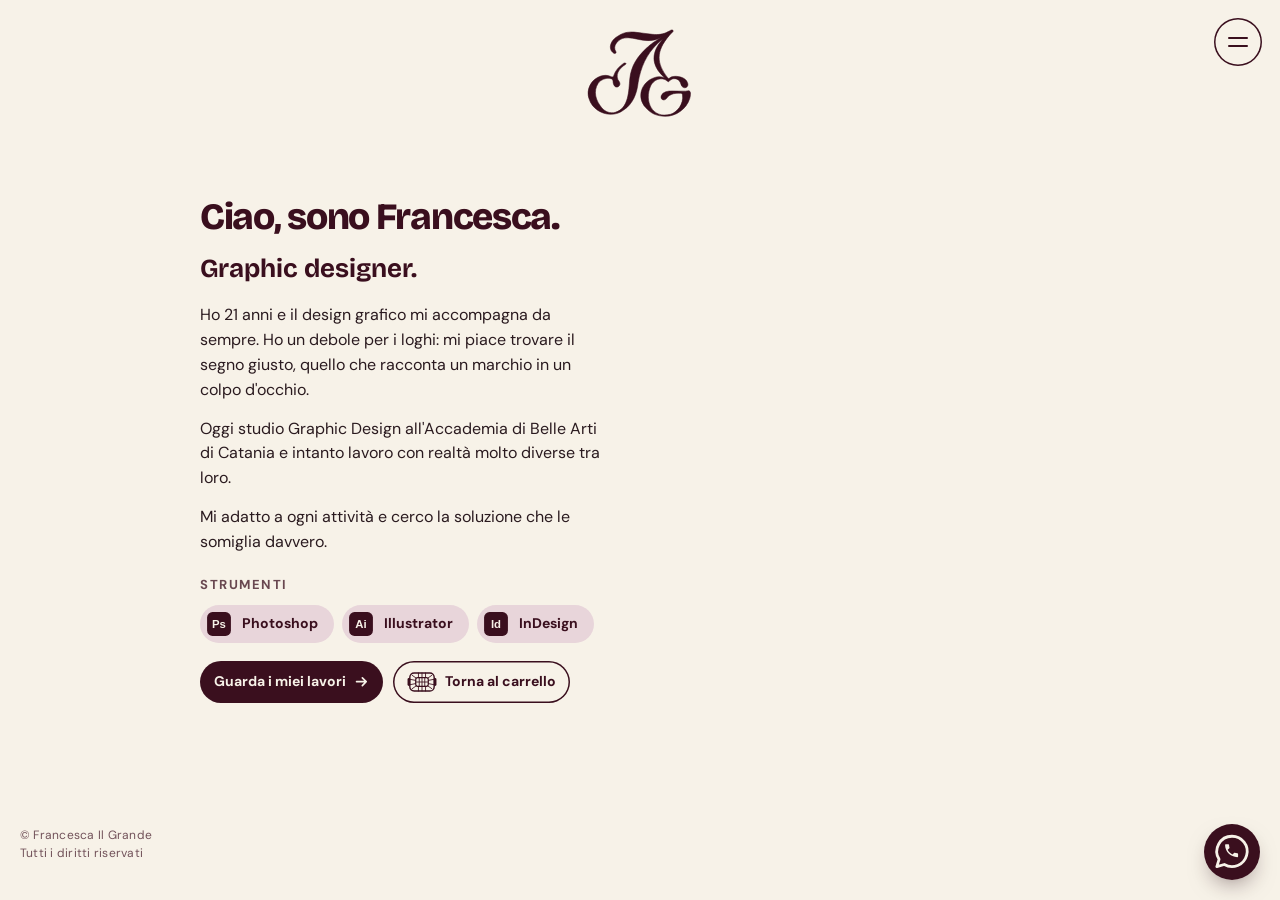
==== commit d0e56fc6: "Update index.html" ====
--- a/chisono/index.html
+++ b/chisono/index.html
@@ -19,7 +19,7 @@
 <link rel="preconnect" href="https://fonts.googleapis.com">
 <link rel="preconnect" href="https://fonts.gstatic.com" crossorigin>
 <link rel="stylesheet" href="https://fonts.googleapis.com/css2?family=League+Spartan:wght@900&family=Luxurious+Script&family=Bricolage+Grotesque:opsz,wght@12..96,700;12..96,800&family=DM+Sans:wght@400;500;700&family=Bodoni+Moda:ital,opsz,wght@0,6..96,500;0,6..96,600;0,6..96,700;1,6..96,500&display=swap">
-<link rel="stylesheet" href="/css/stile.css?v=1791249208">
+<link rel="stylesheet" href="/css/stile.css?v=1791250255">
 </head>
 <body>
 <div class="pagina pagina-testo">
@@ -27,7 +27,6 @@
     <svg class="mono" viewBox="50 61 148 124" aria-hidden="true" focusable="false"><defs><path id="fg-p" d="M154.08,73.77c-20.89,11.25-37-1.93-51.5,1.06-3.89.8-7.44,2.92-9.99,5.98-2.34,2.8-3.81,6.27-2.76,9.85.41,1.59,1.96,3.03,1.5,4.56-1.77,2.9-5.96-1.66-6.83-3.56-2.99-6.25,1.23-13.71,6.55-17.63,2.2-1.51,4.25-2.83,6.58-4.09,5.32-2.86,12.34-3.82,18.58-3.33,8.06.81,17,2.29,24.88,3.1,8.43.72,14.83.3,22.06-3.73,1.95-1.01,1.76-.99,3.58-1.93,1.03-.49,2.15-.63,2.89.09.24.33.69,1.24-.01,1.97-1.25,1.38-1.48,1.56-2.13,2.26-.88.95-1.88,1.8-2.72,2.79-19.28,22.43-17.31,38.85-2.71,57.84,1.42,1.84,1.88,1.57,3.18.67.85-.59,1.77-1.1,2.76-1.42,3.85-1.24,8.71-.76,12.49.35,4.48,1.23,8.42,4,9.6,8.82,1.02,3.13-1.22,5.86-4.16,5.89-1.51.01-2.96-.75-3.84-1.97-1.19-1.66-1.45-3.83-2.48-5.79-2.23-5.52-10.47-6.41-14.18-2.3-.6.56-1.24,1.7-2.04,1.69-.49-.01-.9-.4-1.29-.74-8.12-7.24-19.64-1.46-23.16,6.58-8.99,20.54,1.71,45.76,27.44,38.96,9.23-2.44,18.45-14.41,16.45-26.69-.24-1.51-1.23-2.22-2.6-2.24-4.27-.05-8.75-.16-12.63,1.72-1.86.91-3.93,1.77-5.24,3.42-.38.47-.7,1-1.04,1.51-.73,1.09-1.79,1.96-3.04,2.35-6.91,2.13-8.9-12.54,10.07-12.11,6.08,0,12.78.5,18.83.2,1.48-.1,3.02-.73,4.5-.56,2.7.73,2.3,4.59,1.88,7.27-.18,1.17-.42,2.32-.76,3.45-4.35,14.58-19.63,25.07-34.25,24.49-11.86-.47-19.2-3.91-26.38-11.96-12.97-14.53-5.98-35.11,11.71-41.2,4.97-1.75,8.11-1.78,13.2-.3,1.4.43,1.79,1,.46-.18-18.81-17.3-17.72-35.15-1.66-52.75.29-.32.72-.51.37-.27-2.94,1.98-5.64,4.5-8.08,6.82-15.29,15.13-22.91,32.55-26.42,53.54-1.64,14.58-7.08,29.39-19.94,37.67-16.18,12.5-41.53,3.99-47.47-15.26-4.79-12.76,3.01-27.56,16.14-31.51,3.97-1.17,8.65-1.47,12.67.19,1.17.39,2.82,1.61,3.95.82.59-.4.97-1.2,1.21-1.91,2.09-6.97,7.34-12.27,13.3-16.53,1.79-1.28,4.69-.33,2.98,1.33-9.01,5.52-15.9,15.24-8.57,24.22,1.18,2.09.88,4.79-1.19,6.21-4.16,2.93-7.51-1.78-7.63-7.31.01-1.7-1.07-2.99-2.96-3.47-6.77-1.7-14.56,1.89-17.47,6.41-7.25,11.23-3.36,23.93,5.1,33.94,4.64,5.05,11.13,8.16,18.56,5.99,18.82-5.51,18.29-29.72,19.86-46.05,1.89-18.06,10.32-30.42,23.42-42.69,6.37-5.87,10.5-8.24,17.62-13.24"/><clipPath id="fg-c"><use href="#fg-p"/></clipPath></defs><use class="pieno" href="#fg-p"/><use class="cont" href="#fg-p"/><g clip-path="url(#fg-c)"><g class="acqua"><path class="onda2" d="M-240 0 q30 -6 60 0 t60 0 t60 0 t60 0 t60 0 t60 0 t60 0 t60 0 t60 0 t60 0 t60 0 t60 0 t60 0 t60 0 L600 400 L-240 400Z"/><path class="onda1" d="M-200 0 q30 -6 60 0 t60 0 t60 0 t60 0 t60 0 t60 0 t60 0 t60 0 t60 0 t60 0 t60 0 t60 0 t60 0 t60 0 L640 400 L-200 400Z"/></g></g></svg>
   </a>
   <main class="chisono">
-    <div class="foto"><div class="foto-in"><img src="/img/chisono/francesca.webp" alt="Ritratto di Francesca Il Grande" width="1125" height="2000" decoding="async"></div></div>
     <div class="testo">
       <h1>Ciao, sono Francesca.</h1>
       <p class="lead">Graphic designer.</p>
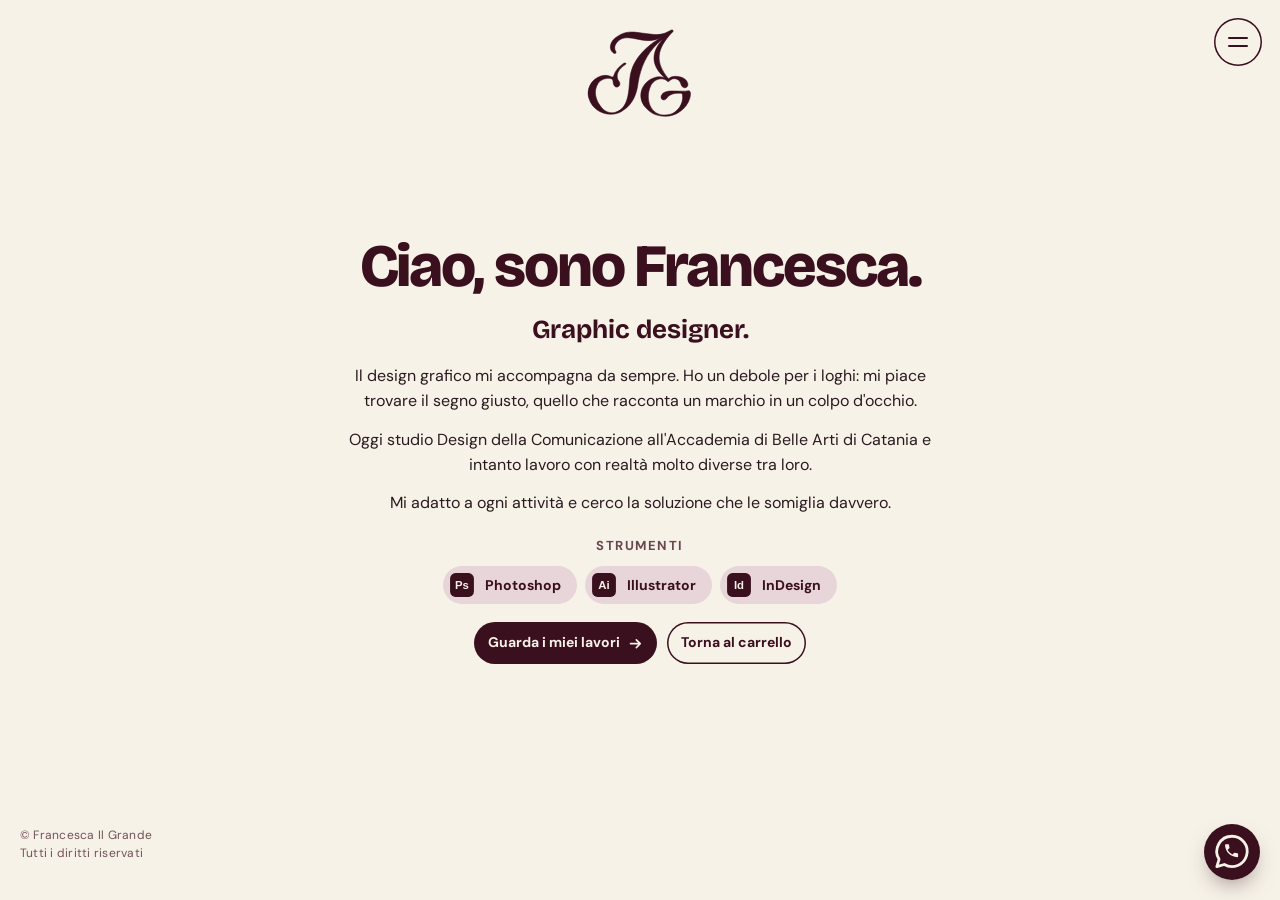
==== commit 0bb8e779: "Add files via upload" ====
--- a/chisono/index.html
+++ b/chisono/index.html
@@ -4,13 +4,13 @@
 <meta charset="utf-8">
 <meta name="viewport" content="width=device-width,initial-scale=1,viewport-fit=cover">
 <title>Chi sono · Francesca Il Grande</title>
-<meta name="description" content="Ho 21 anni e il design grafico mi accompagna da sempre. Studio Graphic Design e lavoro con attività molto diverse tra loro.">
+<meta name="description" content="Il design grafico mi accompagna da sempre. Studio Design della Comunicazione e lavoro con attività molto diverse tra loro.">
 <link rel="canonical" href="https://francescailgrande.github.io/chisono/">
 <meta property="og:type" content="website">
 <meta property="og:site_name" content="Francesca Il Grande">
 <meta property="og:locale" content="it_IT">
 <meta property="og:title" content="Chi sono · Francesca Il Grande">
-<meta property="og:description" content="Ho 21 anni e il design grafico mi accompagna da sempre. Studio Graphic Design e lavoro con attività molto diverse tra loro.">
+<meta property="og:description" content="Il design grafico mi accompagna da sempre. Studio Design della Comunicazione e lavoro con attività molto diverse tra loro.">
 <meta property="og:url" content="https://francescailgrande.github.io/chisono/">
 <meta property="og:image" content="https://francescailgrande.github.io/og-image.png">
 <meta name="twitter:card" content="summary_large_image">
@@ -19,7 +19,7 @@
 <link rel="preconnect" href="https://fonts.googleapis.com">
 <link rel="preconnect" href="https://fonts.gstatic.com" crossorigin>
 <link rel="stylesheet" href="https://fonts.googleapis.com/css2?family=League+Spartan:wght@900&family=Luxurious+Script&family=Bricolage+Grotesque:opsz,wght@12..96,700;12..96,800&family=DM+Sans:wght@400;500;700&family=Bodoni+Moda:ital,opsz,wght@0,6..96,500;0,6..96,600;0,6..96,700;1,6..96,500&display=swap">
-<link rel="stylesheet" href="/css/stile.css?v=1791250255">
+<link rel="stylesheet" href="/css/stile.css?v=1791258527">
 </head>
 <body>
 <div class="pagina pagina-testo">
@@ -30,8 +30,8 @@
     <div class="testo">
       <h1>Ciao, sono Francesca.</h1>
       <p class="lead">Graphic designer.</p>
-      <p>Ho 21 anni e il design grafico mi accompagna da sempre. Ho un debole per i loghi: mi piace trovare il segno giusto, quello che racconta un marchio in un colpo d'occhio.</p>
-      <p>Oggi studio Graphic Design all'Accademia di Belle Arti di Catania e intanto lavoro con realtà molto diverse tra loro.</p>
+      <p>Il design grafico mi accompagna da sempre. Ho un debole per i loghi: mi piace trovare il segno giusto, quello che racconta un marchio in un colpo d'occhio.</p>
+      <p>Oggi studio Design della Comunicazione all'Accademia di Belle Arti di Catania e intanto lavoro con realtà molto diverse tra loro.</p>
       <p>Mi adatto a ogni attività e cerco la soluzione che le somiglia davvero.</p>
       <div class="scheda">
         <h2>Strumenti</h2>
@@ -41,7 +41,7 @@
       </div>
       <div class="azioni">
         <a class="btn-pieno" href="/lavori">Guarda i miei lavori<svg viewBox="0 0 24 24" aria-hidden="true"><path d="M4 12h15M13 6l6 6-6 6" fill="none" stroke="currentColor" stroke-width="2.6" stroke-linecap="round" stroke-linejoin="round"/></svg></a>
-        <a class="btn-bordo" href="/"><svg class="ico-carrello" viewBox="0 0 38 28" aria-hidden="true"><g fill="none" stroke="currentColor" stroke-linecap="round" stroke-linejoin="round"><rect x="3.5" y="2.5" width="31" height="23" rx="5.5" stroke-width="1.8"/><rect x="11" y="8.5" width="16" height="11" rx="2.5" stroke-width="1.5"/><path stroke-width="1.1" d="M6.5 5.5 11.5 9M31.5 5.5 26.5 9M6.5 22.5l5-3.5M31.5 22.5 26.5 19M14.5 2.5v6M19 2.5v6M23.5 2.5v6M14.5 19.5v6M19 19.5v6M23.5 19.5v6M3.5 10.5l7.5 1.5M3.5 17.5 11 16M34.5 10.5 27 12M34.5 17.5 27 16M15.5 8.5v11M19 8.5v11M22.5 8.5v11M11 14h16"/></g><rect x=".6" y="9" width="3.4" height="10" rx="1.7" fill="currentColor"/><rect x="34" y="9" width="3.4" height="10" rx="1.7" fill="currentColor"/></svg>Torna al carrello</a>
+        <a class="btn-bordo" href="/">Torna al carrello</a>
       </div>
     </div>
   </main>
@@ -54,6 +54,6 @@
     <path transform="translate(16.2 15.4) scale(.62)" fill="#F7F2E8" d="M6.6 10.8c1.4 2.8 3.8 5.1 6.6 6.6l2.2-2.2c.3-.3.7-.4 1-.2 1.1.4 2.3.6 3.6.6.6 0 1 .4 1 1V20c0 .6-.4 1-1 1C10.6 21 3 13.4 3 4c0-.6.4-1 1-1h3.5c.6 0 1 .4 1 1 0 1.3.2 2.5.6 3.6.1.3 0 .7-.2 1L6.6 10.8z"/>
   </svg>
 </a>
-<script src="/js/menu.js?v=1791246472" defer></script>
+<script src="/js/menu.js?v=1791258527" defer></script>
 </body>
 </html>
--- a/css/stile.css
+++ b/css/stile.css
@@ -136,14 +136,6 @@
   --gap:clamp(28px,6vw,72px);
   display:grid;grid-template-columns:repeat(2,calc((100% - var(--gap)) * 5 / 11));justify-content:center;gap:var(--gap);align-items:center;
 }
-.foto{
-  aspect-ratio:4/5;border-radius:22px;position:relative;overflow:hidden;display:grid;place-items:end start;padding:18px;
-  background:
-    repeating-linear-gradient(90deg,transparent 0 23px,rgba(58,15,30,.16) 23px 25px),
-    repeating-linear-gradient(0deg,transparent 0 23px,rgba(58,15,30,.16) 23px 25px),
-    var(--cipria);
-}
-.foto span{font-size:13px;font-weight:700;color:var(--vino);background:var(--panna);padding:8px 14px;border-radius:999px}
 .testo{display:grid;gap:14px;justify-items:start;min-width:0;container-type:inline-size}
 .testo h1{font-family:var(--display);font-weight:800;font-size:clamp(28px,9.2cqw,44px);line-height:1;white-space:nowrap;letter-spacing:-.035em;margin:0;color:var(--vino);text-wrap:balance}
 .testo .lead{font-family:var(--display);font-weight:700;font-size:clamp(20px,2.4vw,26px);margin:0;color:var(--vino);opacity:.8}
@@ -165,7 +157,7 @@
 .btn-bordo{box-shadow:inset 0 0 0 1.5px var(--vino);color:var(--vino)}
 .btn-pieno:hover,.btn-bordo:hover{transform:translateY(-2px)}
 @media (prefers-reduced-motion:no-preference){
-  .chisono .foto,.chisono .testo>*{animation:sale .7s cubic-bezier(.2,.8,.2,1) both}
+  .chisono .testo>*{animation:sale .7s cubic-bezier(.2,.8,.2,1) both}
   .testo>*:nth-child(2){animation-delay:.06s}.testo>*:nth-child(3){animation-delay:.12s}.testo>*:nth-child(4){animation-delay:.18s}.testo>*:nth-child(5){animation-delay:.24s}.testo>*:nth-child(6){animation-delay:.3s}
   @keyframes sale{from{opacity:0;transform:translateY(18px)}to{opacity:1;transform:none}}
 }
@@ -225,29 +217,27 @@
 }
 .lavori-pagina h1{font-family:var(--display);font-weight:800;font-size:clamp(38px,6vw,68px);line-height:.98;letter-spacing:-.035em;margin:0;color:var(--vino);text-align:center}
 .lavori-griglia{list-style:none;margin:0;padding:0;width:100%;max-width:800px;display:grid;grid-template-columns:repeat(4,minmax(0,1fr));gap:14px}
-@property --logo{syntax:'<color>';inherits:true;initial-value:#3A0F1E}
-@property --fondo{syntax:'<color>';inherits:true;initial-value:#E8D5DA}
 .lavoro{
   --logo:var(--vino);--fondo:var(--cipria);
   position:relative;height:100%;aspect-ratio:4/5;display:flex;flex-direction:column;justify-content:flex-end;gap:12px;
   padding:18px;border-radius:20px;background:var(--fondo);color:var(--logo);text-decoration:none;overflow:hidden;
-  transition:transform .3s cubic-bezier(.2,.8,.2,1),--logo .3s ease,--fondo .3s ease,box-shadow .3s ease;
+  transition:transform .3s cubic-bezier(.2,.8,.2,1),background-color .3s ease,color .3s ease,box-shadow .3s ease;
 }
 .logo-slot{flex:1;min-height:0;display:grid;place-items:center;padding-top:34px}
 .logo-slot .lg{width:72%;height:100%;display:block;overflow:visible}
 /* icone disegnate per categoria: tratto uniforme, colore = --logo */
-.lg{fill:none;stroke:var(--logo);stroke-width:3;stroke-linecap:round;stroke-linejoin:round}
+.lg{fill:none;stroke:var(--logo);stroke-width:3;stroke-linecap:round;stroke-linejoin:round;transition:stroke .3s ease}
 .lg *{transform-box:fill-box;transform-origin:center}
 .lg .centra{transform-box:view-box;transform-origin:0 0}
-.lg .play{fill:var(--logo)}
-.lg .cuore{fill:var(--logo)}
+.lg .play{fill:var(--logo);transition:fill .3s ease}
+.lg .cuore{fill:var(--logo);transition:fill .3s ease}
 @media (prefers-reduced-motion:no-preference){
   /* ristorante: il vapore sale, il coperchio ha un piccolo saltello */
   .ic-ristorante .vapore path{animation:vapore 2.6s ease-in-out infinite}
   .ic-ristorante .v2{animation-delay:.5s!important}.ic-ristorante .v3{animation-delay:1s!important}
   .ic-ristorante .coperchio{animation:coperchio 2.4s ease-in-out infinite}
   @keyframes vapore{0%{opacity:0;transform:translateY(5px)}40%{opacity:1}100%{opacity:0;transform:translateY(-6px)}}
-  @keyframes coperchio{0%,15%,100%{transform:translate(0,0) rotate(0)}40%,60%{transform:translate(8px,-7px) rotate(14deg)}85%{transform:translate(0,0) rotate(0)}}
+  @keyframes coperchio{0%,15%,100%{transform:translate(0,0) rotate(0)}40%,60%{transform:translate(10px,-1px) rotate(16deg)}85%{transform:translate(0,0) rotate(0)}}
   /* associazione: il cuore batte */
   .ic-associazione .cuore{animation:batti 1.8s ease-in-out infinite}
   @keyframes batti{0%,100%{transform:scale(1)}15%{transform:scale(1.14)}30%{transform:scale(1)}45%{transform:scale(1.1)}60%{transform:scale(1)}}
@@ -290,7 +280,6 @@
   .servizio{grid-template-columns:42px 1fr;align-items:start;gap:14px}
   .intro h1{font-size:44px}
   .chisono{grid-template-columns:1fr;padding-block:140px 120px}
-  .foto{max-width:320px}
   .azioni{justify-content:center;width:100%;gap:8px}
   .btn-pieno,.btn-bordo{font-size:12.5px;padding:10px 11px;gap:6px}
   .ico-carrello{width:26px;height:19px}
@@ -393,18 +382,7 @@
 @media (max-width:700px){.menu-indietro{width:44px;height:44px;top:max(14px,env(safe-area-inset-top));left:max(14px,env(safe-area-inset-left))}}
 
 
-/* foto di Francesca: sta tutta dentro il riquadro, appoggiata in basso */
-.foto{container-type:inline-size}
-.foto-in{position:absolute;inset:0;border-radius:inherit;overflow:hidden}
-.foto img{position:absolute;left:0;top:0;width:100%;height:100%;display:block;object-fit:cover;object-position:50% 61%;transform:translateY(3cqw) scale(1.14);transform-origin:50% 100%}
-
-/* Chi sono: prima compare il riquadro della foto, poi Francesca sale dentro al riquadro */
-@media (prefers-reduced-motion:no-preference){
-  .chisono .foto{animation:foto-riquadro .8s cubic-bezier(.2,.8,.2,1) both}
-  .chisono .foto-in img{animation:foto-persona 1s cubic-bezier(.2,.8,.2,1) .65s both}
-  @keyframes foto-riquadro{from{opacity:0;transform:translateY(22px) scale(.97)}to{opacity:1;transform:none}}
-  @keyframes foto-persona{from{opacity:0;translate:0 14%}to{opacity:1;translate:0 0}}
-}
+
 
 /* Cosa faccio: stesso impianto di "I miei lavori" (titolo al centro, 4 riquadri in fila, pulsante sotto) */
 .cosa-pagina .servizi{width:100%;max-width:900px;grid-template-columns:repeat(4,minmax(0,1fr))}
@@ -439,3 +417,21 @@
 .nf h1{font-size:clamp(26px,4.4vw,44px)}
 .nf-testo{margin:0;font-size:clamp(15px,1.6vw,18px);opacity:.8;text-align:center}
 .copy{line-height:1.45}
+
+/* Chi sono: una sola colonna centrata */
+.chisono{display:grid;grid-template-columns:minmax(0,640px);justify-content:center;align-content:center;min-height:100svh;padding-block:150px}
+.chisono .testo{justify-items:center;text-align:center}
+.chisono .testo h1{font-size:clamp(34px,7vw,60px);white-space:normal}
+.chisono .testo p{max-width:54ch}
+.chisono .scheda{justify-items:center}
+.chisono .tag,.chisono .azioni{justify-content:center}
+@media (max-width:700px){.chisono{padding-block:140px 120px;min-height:0}}
+
+/* pagina lavori da telefono: i riquadri entrano dai lati, uno a sinistra e uno a destra */
+@media (max-width:700px) and (prefers-reduced-motion:no-preference){
+  .lavori-griglia li:nth-child(odd){animation:entra-sx .8s cubic-bezier(.2,.8,.2,1) backwards}
+  .lavori-griglia li:nth-child(even){animation:entra-dx .8s cubic-bezier(.2,.8,.2,1) backwards}
+  .lavori-griglia li:nth-child(3){animation-delay:.16s}.lavori-griglia li:nth-child(4){animation-delay:.24s}
+  @keyframes entra-sx{from{opacity:0;transform:translateX(-70px)}to{opacity:1;transform:none}}
+  @keyframes entra-dx{from{opacity:0;transform:translateX(70px)}to{opacity:1;transform:none}}
+}
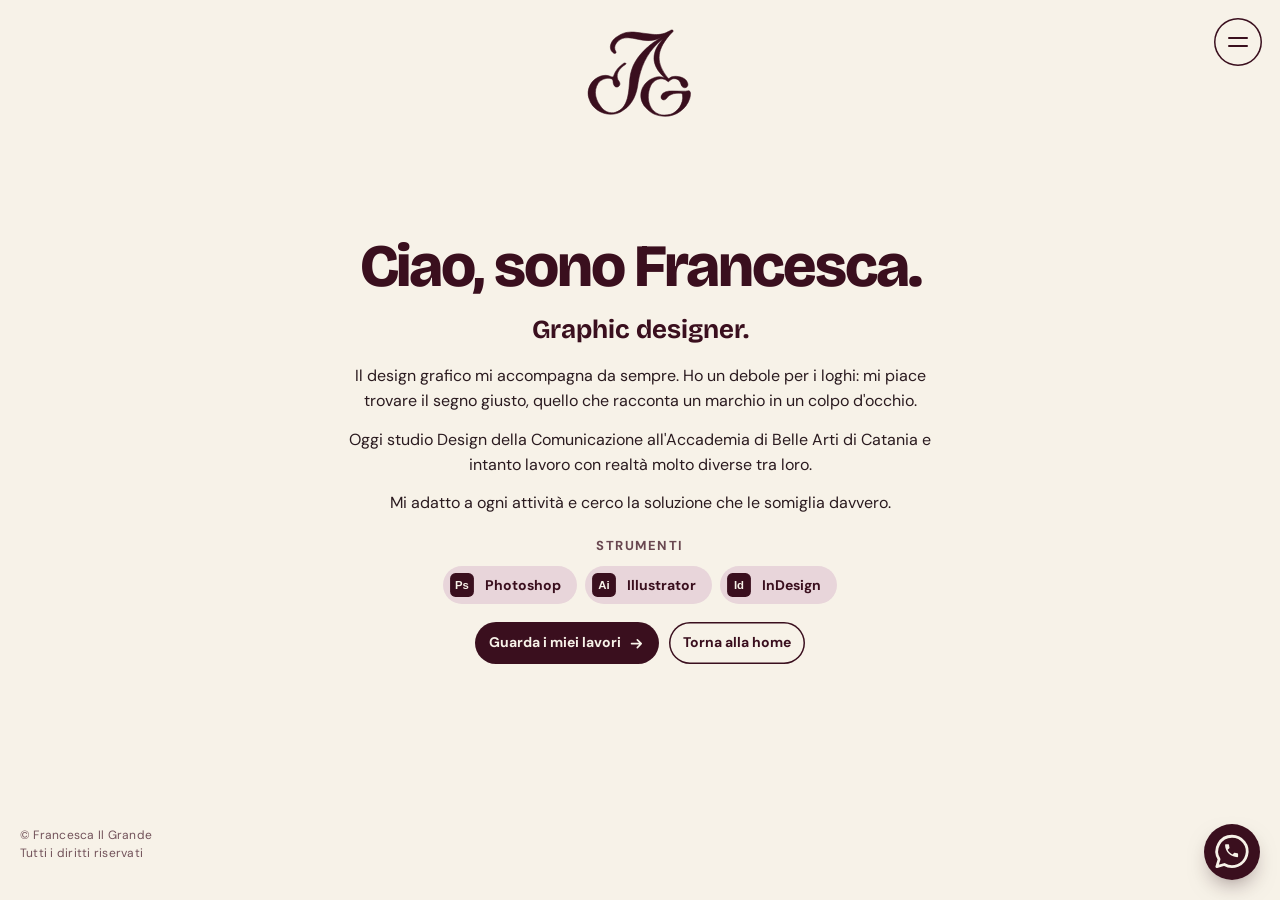
==== commit 34a5af23: "Update index.html" ====
--- a/chisono/index.html
+++ b/chisono/index.html
@@ -41,7 +41,7 @@
       </div>
       <div class="azioni">
         <a class="btn-pieno" href="/lavori">Guarda i miei lavori<svg viewBox="0 0 24 24" aria-hidden="true"><path d="M4 12h15M13 6l6 6-6 6" fill="none" stroke="currentColor" stroke-width="2.6" stroke-linecap="round" stroke-linejoin="round"/></svg></a>
-        <a class="btn-bordo" href="/">Torna al carrello</a>
+        <a class="btn-bordo" href="/">Torna alla home</a>
       </div>
     </div>
   </main>
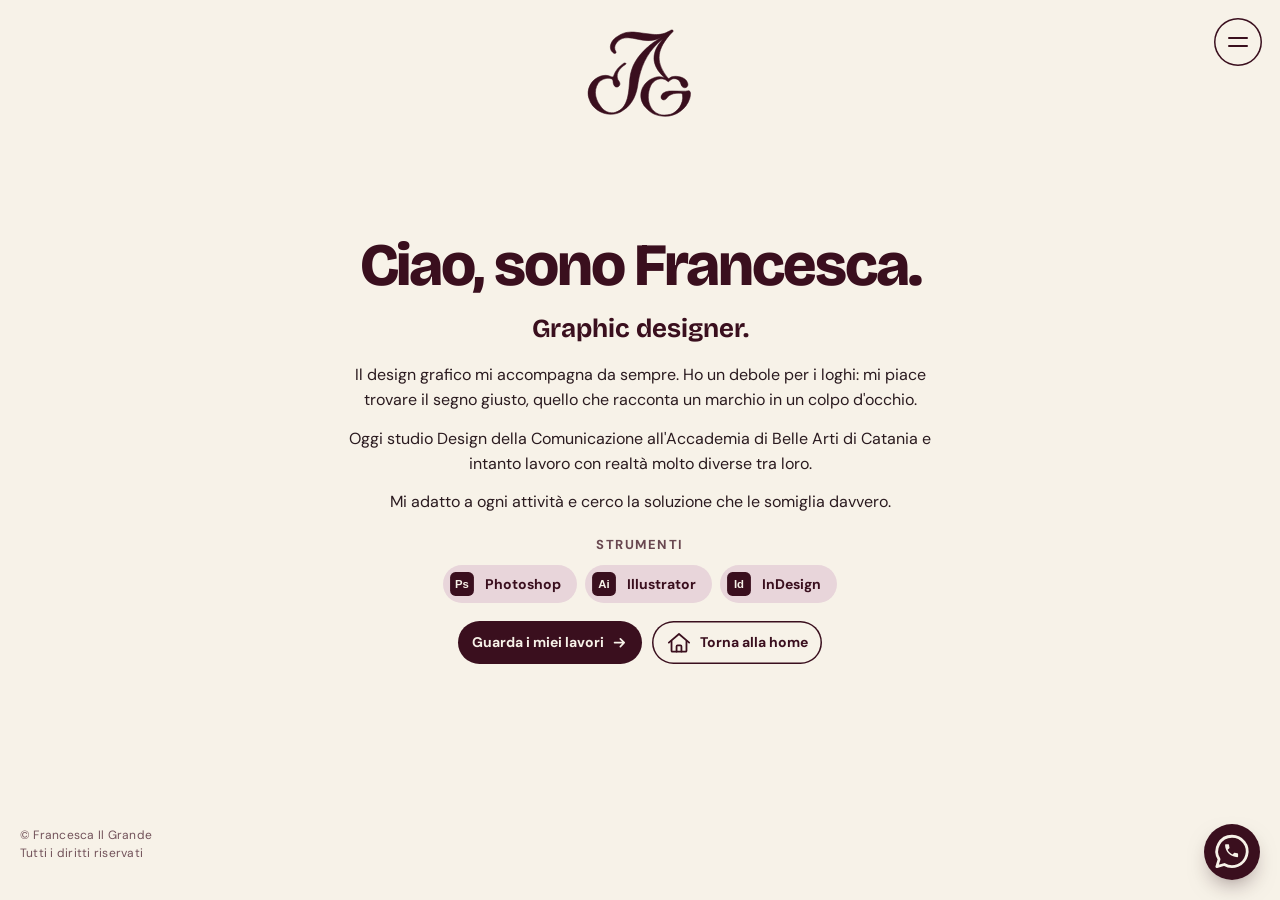
==== commit c52a0e69: "Add files via upload" ====
--- a/chisono/index.html
+++ b/chisono/index.html
@@ -19,7 +19,7 @@
 <link rel="preconnect" href="https://fonts.googleapis.com">
 <link rel="preconnect" href="https://fonts.gstatic.com" crossorigin>
 <link rel="stylesheet" href="https://fonts.googleapis.com/css2?family=League+Spartan:wght@900&family=Luxurious+Script&family=Bricolage+Grotesque:opsz,wght@12..96,700;12..96,800&family=DM+Sans:wght@400;500;700&family=Bodoni+Moda:ital,opsz,wght@0,6..96,500;0,6..96,600;0,6..96,700;1,6..96,500&display=swap">
-<link rel="stylesheet" href="/css/stile.css?v=1791258527">
+<link rel="stylesheet" href="/css/stile.css?v=1791282355">
 </head>
 <body>
 <div class="pagina pagina-testo">
@@ -41,7 +41,7 @@
       </div>
       <div class="azioni">
         <a class="btn-pieno" href="/lavori">Guarda i miei lavori<svg viewBox="0 0 24 24" aria-hidden="true"><path d="M4 12h15M13 6l6 6-6 6" fill="none" stroke="currentColor" stroke-width="2.6" stroke-linecap="round" stroke-linejoin="round"/></svg></a>
-        <a class="btn-bordo" href="/">Torna alla home</a>
+        <a class="btn-bordo" href="/"><svg class="ico-home" viewBox="0 0 32 28" aria-hidden="true" focusable="false"><g fill="none" stroke="currentColor" stroke-width="2.2" stroke-linecap="round" stroke-linejoin="round"><path class="tetto" d="M3.5 14.2 16 3.6l12.5 10.6"/><path class="corpo" d="M6.8 12.4V24a1.2 1.2 0 0 0 1.2 1.2h16a1.2 1.2 0 0 0 1.2-1.2V12.4"/><path class="porta" d="M13 25.2v-6.4a1.2 1.2 0 0 1 1.2-1.2h3.6a1.2 1.2 0 0 1 1.2 1.2v6.4"/></g></svg>Torna alla home</a>
       </div>
     </div>
   </main>
@@ -54,6 +54,7 @@
     <path transform="translate(16.2 15.4) scale(.62)" fill="#F7F2E8" d="M6.6 10.8c1.4 2.8 3.8 5.1 6.6 6.6l2.2-2.2c.3-.3.7-.4 1-.2 1.1.4 2.3.6 3.6.6.6 0 1 .4 1 1V20c0 .6-.4 1-1 1C10.6 21 3 13.4 3 4c0-.6.4-1 1-1h3.5c.6 0 1 .4 1 1 0 1.3.2 2.5.6 3.6.1.3 0 .7-.2 1L6.6 10.8z"/>
   </svg>
 </a>
-<script src="/js/menu.js?v=1791258527" defer></script>
+<script src="/js/menu.js?v=1791282128" defer></script>
+<script src="/js/whatsapp.js?v=1791281877" defer></script>
 </body>
 </html>
--- a/css/stile.css
+++ b/css/stile.css
@@ -266,7 +266,7 @@
   .lavori-griglia li:nth-child(2){animation-delay:.08s}.lavori-griglia li:nth-child(3){animation-delay:.16s}.lavori-griglia li:nth-child(4){animation-delay:.24s}
 }
 
-/* pulsante "Torna al carrello" della pagina lavori: piu' grande e un po' piu' in basso */
+/* pulsante "Torna alla home" della pagina lavori: piu' grande e un po' piu' in basso */
 .lavori-pagina>.btn-bordo{margin-top:18px;font-size:16px;padding:14px 24px;gap:10px}
 .lavori-pagina>.btn-bordo .ico-carrello{width:36px;height:26px}
 
@@ -435,3 +435,75 @@
   @keyframes entra-sx{from{opacity:0;transform:translateX(-70px)}to{opacity:1;transform:none}}
   @keyframes entra-dx{from{opacity:0;transform:translateX(70px)}to{opacity:1;transform:none}}
 }
+
+/* ---------- finestra WhatsApp ---------- */
+.wa-velo{
+  position:fixed;inset:0;z-index:200;display:grid;place-items:center;padding:20px;
+  background:rgba(37,9,18,0);-webkit-backdrop-filter:blur(0);backdrop-filter:blur(0);
+  visibility:hidden;pointer-events:none;
+  transition:background-color .55s ease,backdrop-filter .55s ease,-webkit-backdrop-filter .55s ease,visibility 0s linear .55s;
+}
+.wa-velo.aperto{
+  background:rgba(37,9,18,.38);-webkit-backdrop-filter:blur(14px) saturate(1.1);backdrop-filter:blur(14px) saturate(1.1);
+  visibility:visible;pointer-events:auto;transition:background-color .6s ease,backdrop-filter .6s ease,-webkit-backdrop-filter .6s ease;
+}
+.wa-finestra{
+  position:relative;width:min(380px,100%);padding:14px;border-radius:28px;background:var(--panna);
+  box-shadow:0 30px 70px -20px rgba(37,9,18,.55),0 0 0 1px rgba(58,15,30,.08);
+  opacity:0;transform:translate(var(--dx,0),var(--dy,0)) scale(.18);transform-origin:center;
+  transition:opacity .25s ease,transform .45s cubic-bezier(.5,0,.75,0);
+}
+.wa-velo.aperto .wa-finestra{opacity:1;transform:none;transition:opacity .35s ease,transform .75s cubic-bezier(.2,1.05,.3,1)}
+.wa-chiudi{
+  position:absolute;top:-12px;right:-12px;z-index:2;width:40px;height:40px;border:0;border-radius:50%;padding:0;cursor:pointer;
+  display:grid;place-items:center;background:var(--vino);color:var(--panna);box-shadow:0 8px 20px -8px rgba(37,9,18,.6);
+  transition:transform .3s cubic-bezier(.2,.8,.2,1),background .25s;
+}
+.wa-chiudi svg{width:18px;height:18px;display:block}
+.wa-chiudi:focus-visible,.wa-btn:focus-visible{outline:2px solid var(--vino);outline-offset:3px}
+.wa-btn{
+  display:flex;align-items:center;gap:clamp(14px,4vw,20px);padding:clamp(18px,5vw,24px);border-radius:20px;
+  background:var(--vino);color:var(--panna);text-decoration:none;
+  transition:transform .3s cubic-bezier(.2,.8,.2,1),background .3s ease,box-shadow .3s ease;
+}
+.wa-icona{flex:none;width:clamp(54px,15vw,66px);height:clamp(54px,15vw,66px);display:block;position:relative}
+.wa-icona svg{width:100%;height:100%;display:block;overflow:visible;transition:transform .45s cubic-bezier(.2,.8,.2,1)}
+.wa-cerchio{fill:var(--panna)}
+.wa-bolla{stroke:var(--vino)}
+.wa-cornetta{fill:var(--vino)}
+.wa-testi{display:grid;gap:4px;min-width:0}
+.wa-titolo{font-family:var(--display);font-weight:800;font-size:clamp(26px,7.4vw,32px);line-height:1;letter-spacing:-.03em}
+.wa-sotto{display:inline-flex;align-items:center;gap:8px;font-weight:700;font-size:clamp(15px,4.2vw,17px);opacity:.92}
+.wa-freccia{width:1.15em;height:1.15em;flex:none;transition:transform .35s cubic-bezier(.2,.8,.2,1)}
+.wa-btn:active{transform:scale(.98)}
+@media (hover:hover){
+  .wa-btn:hover{transform:translateY(-3px);box-shadow:0 18px 30px -16px rgba(37,9,18,.7);background:var(--vino-profondo)}
+  .wa-btn:hover .wa-icona svg{transform:rotate(-10deg) scale(1.08)}
+  .wa-btn:hover .wa-freccia{transform:translateX(6px)}
+  .wa-chiudi:hover{transform:rotate(90deg) scale(1.06);background:var(--vino-profondo)}
+}
+/* i contenuti entrano uno dopo l'altro, quando la finestra si e' aperta */
+@media (prefers-reduced-motion:no-preference){
+  .wa-velo .wa-icona,.wa-velo .wa-titolo,.wa-velo .wa-sotto{opacity:0}
+  .wa-velo.aperto .wa-icona{animation:wa-pop .7s cubic-bezier(.34,1.56,.64,1) .3s both}
+  .wa-velo.aperto .wa-titolo{animation:wa-sale .6s cubic-bezier(.2,.8,.2,1) .42s both}
+  .wa-velo.aperto .wa-sotto{animation:wa-sale .6s cubic-bezier(.2,.8,.2,1) .52s both}
+  .wa-velo.aperto .wa-icona::after{content:"";position:absolute;inset:0;border-radius:50%;border:2px solid var(--panna);animation:wa-onda 1.1s ease-out .75s 1 both;pointer-events:none}
+  @keyframes wa-pop{from{opacity:0;transform:scale(.3) rotate(-30deg)}to{opacity:1;transform:none}}
+  @keyframes wa-sale{from{opacity:0;transform:translateY(12px)}to{opacity:1;transform:none}}
+  @keyframes wa-onda{from{opacity:.8;transform:scale(1)}to{opacity:0;transform:scale(1.7)}}
+}
+@media (prefers-reduced-motion:reduce){
+  .wa-velo,.wa-velo.aperto,.wa-finestra,.wa-velo.aperto .wa-finestra{transition:opacity .2s ease,background-color .2s ease}
+  .wa-finestra{transform:none}
+}
+html.wa-aperto{overflow:hidden}
+.wa-aperto .whatsapp{opacity:0;pointer-events:none}
+
+/* icona della casa nei pulsanti "Torna alla home": al passaggio del mouse ruota leggermente */
+.ico-home{width:26px;height:23px;flex:none;display:block;overflow:visible;transition:transform .25s ease}
+.lavori-pagina>.btn-bordo .ico-home{width:30px;height:26px}
+@media (hover:hover){
+  .btn-bordo:hover .ico-home{transform:rotate(-10deg)}
+}
+@media (max-width:700px){.ico-home{width:21px;height:19px}}
